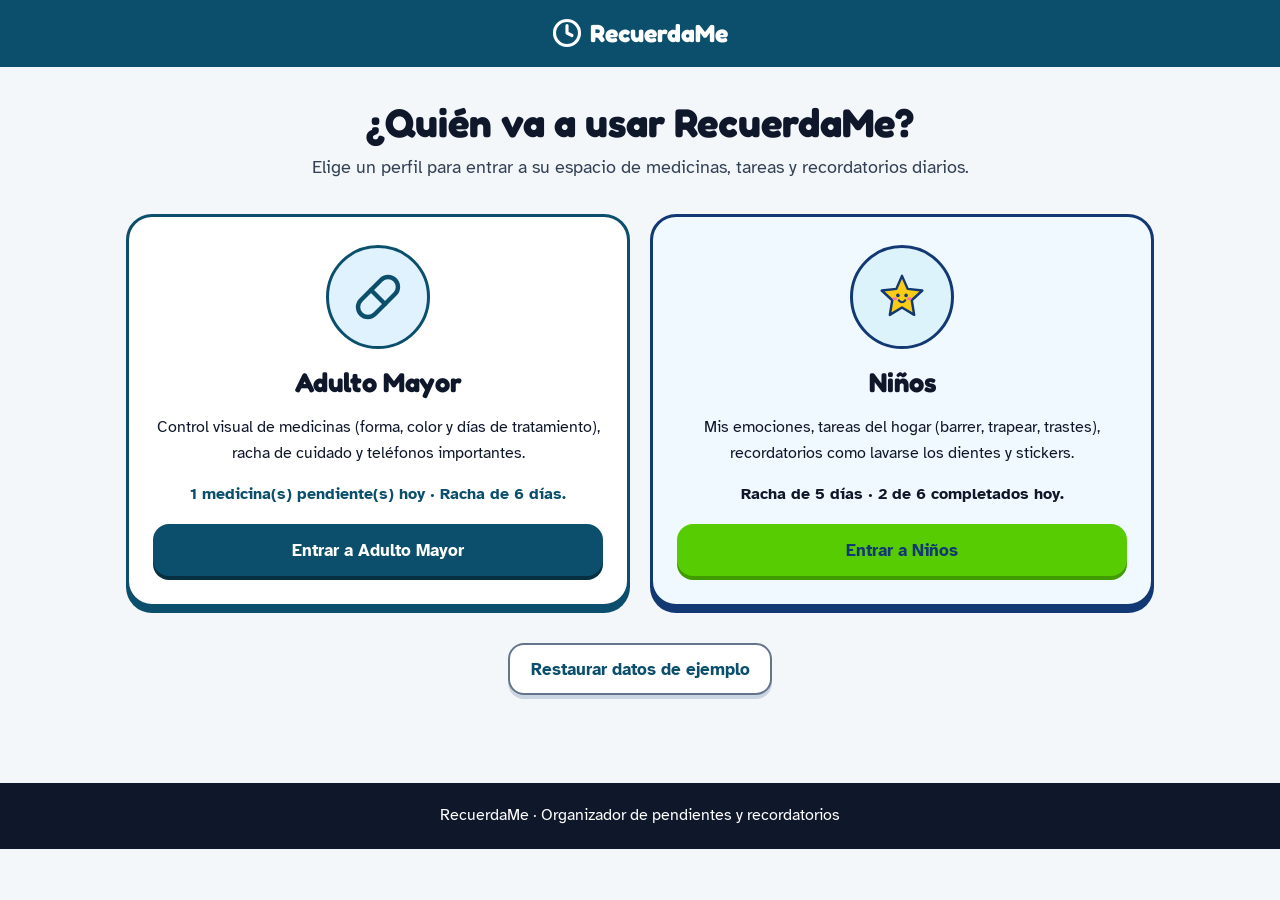
==== index.html @ 2eaa2984 "Add files via upload" ====
<!DOCTYPE html>
<html lang="es">
<head>
  <meta charset="UTF-8">
  <meta name="viewport" content="width=device-width, initial-scale=1.0">
  <title>RecuerdaMe - Elige tu perfil</title>
  <link rel="preconnect" href="https://fonts.googleapis.com">
  <link rel="preconnect" href="https://fonts.gstatic.com" crossorigin>
  <link href="https://fonts.googleapis.com/css2?family=Atkinson+Hyperlegible:wght@400;700&family=Fredoka:wght@600;700&display=swap" rel="stylesheet">
  <link rel="stylesheet" href="styles.css">
</head>
<body>
  <a href="#contenido-principal" class="skip-link">Saltar al contenido principal</a>

  <header class="site-header">
    <div class="header-inner header-inner-center">
      <a href="index.html" class="brand">
        <svg aria-hidden="true" width="30" height="30" viewBox="0 0 24 24" fill="none" stroke="currentColor" stroke-width="2.5" stroke-linecap="round" stroke-linejoin="round"><circle cx="12" cy="12" r="10"/><polyline points="12 6 12 12 16 14"/></svg>
        <span>RecuerdaMe</span>
      </a>
    </div>
  </header>

  <main id="contenido-principal" class="container">
    <div class="menu-hero">
      <h1>¿Quién va a usar RecuerdaMe?</h1>
      <p class="lead" style="margin-inline:auto;">
        Elige un perfil para entrar a su espacio de medicinas, tareas y recordatorios diarios.
      </p>
    </div>

    <div id="live-status" class="sr-status-box" role="status" aria-live="polite"></div>

    <section aria-label="Selección de perfil">
      <div class="grid-2">
        <!-- Opción 1: Adulto Mayor -->
        <article class="menu-choice-card menu-choice-adult">
          <div class="menu-avatar menu-avatar-adult" aria-hidden="true">
            <svg width="48" height="48" viewBox="0 0 24 24" fill="none" stroke="currentColor" stroke-width="2.2" stroke-linecap="round" stroke-linejoin="round"><path d="m10.5 20.5 10-10a4.95 4.95 0 1 0-7-7l-10 10a4.95 4.95 0 1 0 7 7Z"/><path d="m8.5 8.5 7 7"/></svg>
          </div>
          <h2 style="margin:0;">Adulto Mayor</h2>
          <p style="margin:0;">
            Control visual de medicinas (forma, color y días de tratamiento), racha de cuidado y teléfonos importantes.
          </p>
          <p id="resumen-adulto" style="font-weight:700; color:var(--primary); margin:0;">Cargando...</p>
          <a href="adulto.html" class="btn btn-primary btn-full">Entrar a Adulto Mayor</a>
        </article>

        <!-- Opción 2: Niños -->
        <article class="menu-choice-card menu-choice-kid">
          <div class="menu-avatar menu-avatar-kid" aria-hidden="true">
            <svg width="52" height="52" viewBox="0 0 64 64" fill="none">
              <polygon points="32,6 39,22 57,24 44,36 47,54 32,45 17,54 20,36 7,24 25,22" fill="#FACC15" stroke="#123973" stroke-width="3" stroke-linejoin="round"/>
              <circle cx="27" cy="30" r="2.2" fill="#123973"/>
              <circle cx="37" cy="30" r="2.2" fill="#123973"/>
              <ellipse cx="23" cy="34" rx="3" ry="1.8" fill="#F472B6"/>
              <ellipse cx="41" cy="34" rx="3" ry="1.8" fill="#F472B6"/>
              <path d="M28 36 Q32 41 36 36" stroke="#123973" stroke-width="2.5" stroke-linecap="round" fill="none"/>
            </svg>
          </div>
          <h2 style="margin:0;">Niños</h2>
          <p style="margin:0;">
            Mis emociones, tareas del hogar (barrer, trapear, trastes), recordatorios como lavarse los dientes y stickers.
          </p>
          <p id="resumen-nino" style="font-weight:700; color:var(--secondary); margin:0;">Cargando...</p>
          <a href="nino.html" class="btn btn-secondary btn-full">Entrar a Niños</a>
        </article>
      </div>
    </section>

    <div style="text-align:center; margin-top:2.25rem;">
      <button type="button" id="btn-reset-demo" class="btn btn-outline">Restaurar datos de ejemplo</button>
    </div>
  </main>

  <footer class="site-footer">
    <div class="footer-inner" style="justify-content:center; text-align:center;">
      <p style="margin:0;">RecuerdaMe · Organizador de pendientes y recordatorios</p>
    </div>
  </footer>

  <script src="app.js"></script>
</body>
</html>
---- styles.css ----
/* styles.css - RecuerdaMe v2: botones "3D" estilo Duolingo, accesible (WCAG 2.2 AA) */
:root {
    --bg:#F4F7FA;
    --card:#FFF;
    --ink:#0F172A;
    --muted:#334155;
    --line:#CBD5E1;
    --line-strong:#64748B;
    --primary:#0B4F6C;
    --primary-dark:#06303F;
    --primary-soft:#E0F2FE;
    --green:#58CC02;
    --green-dark:#3F9B00;
    --green-soft:#DCFCE7;
    --green-ink:#14532D;
    --amber:#FEF3C7;
    --amber-ink:#92400E;
    --error:#991B1B;
    --error-bg:#FEE2E2;
    --navy:#123973;
    --navy-dark:#0B254D;
    --sky:#DDF3FC;
    --yellow:#FACC15;
    --yellow-dark:#C99A00;
    --orange:#FB923C;
    --pink:#F472B6;
    --r:18px;
    --focus:3px solid #B45309;
    --font:"Atkinson Hyperlegible",system-ui,-apple-system,"Segoe UI",Roboto,sans-serif;
    --display:"Fredoka","Atkinson Hyperlegible",system-ui,sans-serif;
  }
  
  *,*::before,*::after {
    box-sizing:border-box
  }
  
  html {
    scroll-padding-top:2rem
  }
  
  body {
    margin:0;
    font-family:var(--font);
    background:var(--bg);
    color:var(--ink);
    line-height:1.6;
    overflow-x:hidden
  }
  
  .sr-only {
    position:absolute;
    width:1px;
    height:1px;
    margin:-1px;
    padding:0;
    overflow:hidden;
    clip:rect(0,0,0,0);
    white-space:nowrap;
    border:0
  }
  
  .skip-link {
    position:absolute;
    top:-100px;
    left:1rem;
    background:var(--primary);
    color:#fff;
    padding:.75rem 1.25rem;
    border-radius:12px;
    font-weight:700;
    z-index:1000
  }
  
  .skip-link:focus {
    top:1rem
  }
  
  a:focus-visible,button:focus-visible,input:focus-visible,select:focus-visible,textarea:focus-visible {
    outline:var(--focus);
    outline-offset:3px
  }
  
  /* Encabezado */
  .site-header {
    background:var(--primary);
    color:#fff;
    padding:.85rem 1rem
  }
  
  .site-header-nino {
    background:var(--navy)
  }
  
  .header-inner {
    max-width:1060px;
    margin:0 auto;
    display:flex;
    flex-wrap:wrap;
    align-items:center;
    justify-content:space-between;
    gap:.75rem
  }
  
  .header-inner-center {
    justify-content:center
  }
  
  .brand {
    display:inline-flex;
    align-items:center;
    gap:.55rem;
    color:#fff;
    text-decoration:none;
    font-family:var(--display);
    font-size:1.55rem;
    font-weight:700
  }
  
  .main-nav ul {
    display:flex;
    flex-wrap:wrap;
    gap:.4rem;
    list-style:none;
    margin:0;
    padding:0
  }
  
  .main-nav a {
    display:block;
    color:#fff;
    text-decoration:none;
    font-weight:700;
    padding:.55rem .9rem;
    border-radius:12px;
    min-height:44px
  }
  
  .main-nav a:hover,.main-nav a[aria-current="page"] {
    background:rgba(255,255,255,.2);
    text-decoration:underline
  }
  
  .container {
    max-width:1060px;
    margin:0 auto;
    padding:1.5rem 1rem 3rem
  }
  
  h1 {
    font-family:var(--display);
    font-size:clamp(1.8rem,4.5vw,2.5rem);
    line-height:1.15;
    margin:0 0 .5rem
  }
  
  h2 {
    font-family:var(--display);
    font-size:clamp(1.35rem,3vw,1.7rem);
    line-height:1.25;
    margin:1.75rem 0 .75rem
  }
  
  h3 {
    font-size:1.2rem;
    line-height:1.3;
    margin:0 0 .4rem
  }
  
  .lead {
    font-size:1.15rem;
    color:var(--muted);
    max-width:62ch;
    margin:0 0 1.5rem
  }
  
  .grid-2 {
    display:grid;
    grid-template-columns:repeat(auto-fit,minmax(min(100%,310px),1fr));
    gap:1.25rem
  }
  
  /* Botones 3D: se hunden al presionar */
  .btn {
    display:inline-flex;
    align-items:center;
    justify-content:center;
    gap:.5rem;
    min-height:52px;
    min-width:48px;
    padding:.7rem 1.3rem;
    font:700 1.05rem var(--font);
    border:2px solid transparent;
    border-radius:16px;
    cursor:pointer;
    text-decoration:none;
    text-align:center;
    transition:transform .08s,box-shadow .08s,filter .15s
  }
  
  .btn:active {
    transform:translateY(4px);
    box-shadow:0 0 0 var(--sh,transparent)!important
  }
  
  .btn-primary {
    background:var(--primary);
    color:#fff;
    --sh:var(--primary-dark);
    box-shadow:0 4px 0 var(--sh)
  }
  
  .btn-secondary {
    background:var(--green);
    color:var(--navy);
    --sh:var(--green-dark);
    box-shadow:0 4px 0 var(--sh)
  }
  
  .btn-outline {
    background:#fff;
    color:var(--primary);
    border-color:var(--line-strong);
    --sh:var(--line);
    box-shadow:0 4px 0 var(--sh)
  }
  
  .btn-primary:hover,.btn-secondary:hover {
    filter:brightness(1.08)
  }
  
  .btn-outline:hover {
    background:var(--primary-soft)
  }
  
  .btn-full {
    width:100%
  }
  
  .btn-header-switch {
    background:#fff;
    color:var(--ink);
    --sh:#94A3B8;
    box-shadow:0 3px 0 var(--sh);
    min-height:46px;
    padding:.45rem 1rem
  }
  
  .btn-kid-action {
    background:var(--green);
    color:var(--navy);
    font-family:var(--display);
    font-size:1.15rem;
    --sh:var(--green-dark);
    box-shadow:0 5px 0 var(--sh);
    border-color:var(--green-dark)
  }
  
  .btn-kid-action:hover {
    filter:brightness(1.08)
  }
  
  /* Etiquetas de estado (siempre ícono + texto, nunca solo color) */
  .badge {
    display:inline-flex;
    align-items:center;
    gap:.35rem;
    padding:.3rem .85rem;
    border-radius:999px;
    font-size:.95rem;
    font-weight:700;
    width:fit-content
  }
  
  .badge-pending {
    background:var(--amber);
    color:var(--amber-ink);
    border:2px solid var(--amber-ink)
  }
  
  .badge-done {
    background:var(--green-soft);
    color:var(--green-ink);
    border:2px solid var(--green-ink)
  }
  
  /* Tarjetas */
  .card {
    background:var(--card);
    border:2px solid var(--line);
    border-radius:var(--r);
    padding:1.25rem;
    display:flex;
    flex-direction:column;
    justify-content:space-between;
    gap:1rem;
    box-shadow:0 4px 0 var(--line)
  }
  
  .card-adult {
    border-left:8px solid var(--amber-ink)
  }
  
  .card-adult.card-done,.card-done {
    background:var(--green-soft);
    border-color:var(--green-ink);
    box-shadow:0 4px 0 var(--green-ink)
  }
  
  .card-adult.card-done {
    border-left-color:var(--green-ink)
  }
  
  /* Pastillas: grandes y reconocibles (apoyo visual principal del adulto) */
  .pill-visual-box {
    display:flex;
    align-items:center;
    gap:1rem;
    background:var(--bg);
    padding:.85rem 1rem;
    border-radius:16px;
    border:2px solid var(--line)
  }
  
  .pill-visual-box>div:last-child {
    line-height:1.4
  }
  
  .pill-graphic {
    display:inline-flex;
    align-items:center;
    justify-content:center;
    flex-shrink:0;
    border:3px solid #0F172A;
    position:relative;
    overflow:hidden;
    box-shadow:inset -4px -5px 0 rgba(15,23,42,.14),0 4px 0 rgba(15,23,42,.18)
  }
  
  .pill-graphic::before {
    content:"";
    position:absolute;
    top:14%;
    left:14%;
    width:32%;
    height:16%;
    border-radius:99px;
    background:rgba(255,255,255,.7);
    transform:rotate(-30deg)
  }
  
  .shape-redonda {
    width:44px;
    height:44px;
    border-radius:50%
  }
  
  .shape-redonda::after {
    content:"";
    width:70%;
    height:3px;
    background:rgba(15,23,42,.5)
  }
  
  .shape-pildora {
    width:68px;
    height:32px;
    border-radius:99px
  }
  
  .shape-capsula {
    width:70px;
    height:32px;
    border-radius:99px
  }
  
  .shape-capsula::after {
    content:"";
    position:absolute;
    right:0;
    top:0;
    bottom:0;
    width:48%;
    background:#fff;
    border-left:3px solid #0F172A
  }
  
  .card-adult .shape-redonda {
    width:64px;
    height:64px
  }
  
  .card-adult .shape-pildora {
    width:96px;
    height:44px
  }
  
  .card-adult .shape-capsula {
    width:98px;
    height:44px
  }
  
  .card-adult .pill-graphic {
    transform:rotate(-28deg)
  }
  
  .card-adult .pill-visual-box {
    padding:1rem 1.15rem;
    gap:1.25rem
  }
  
  /* Días de tratamiento */
  .treatment-widget {
    background:#F1F5F9;
    border:2px solid var(--line);
    border-radius:14px;
    padding:.85rem
  }
  
  .treatment-stats {
    display:flex;
    flex-wrap:wrap;
    justify-content:space-between;
    gap:.5rem;
    font-weight:700;
    margin-bottom:.5rem
  }
  
  .days-dots {
    display:flex;
    flex-wrap:wrap;
    gap:.4rem;
    margin-top:.7rem
  }
  
  .day-dot {
    width:32px;
    height:32px;
    border-radius:50%;
    display:inline-flex;
    align-items:center;
    justify-content:center;
    font-size:.85rem;
    font-weight:700;
    border:2px solid var(--line-strong);
    background:#fff
  }
  
  .day-dot-done {
    background:var(--green-ink);
    border-color:var(--green-ink);
    color:#fff
  }
  
  .day-dot-today {
    border:3px solid var(--amber-ink);
    background:var(--amber);
    color:var(--amber-ink);
    animation:pulse 1.8s ease-in-out infinite
  }
  
  /* Racha y progreso */
  .streak-banner {
    background:var(--amber);
    border:3px solid var(--amber-ink);
    border-radius:var(--r);
    padding:1.25rem;
    margin-bottom:1.5rem;
    display:flex;
    flex-wrap:wrap;
    align-items:center;
    justify-content:space-between;
    gap:1.25rem;
    box-shadow:0 5px 0 var(--amber-ink)
  }
  
  .streak-count {
    font-size:1.5rem;
    color:var(--amber-ink);
    display:flex;
    align-items:center;
    gap:.5rem
  }
  
  .streak-count svg {
    width:34px;
    height:34px;
    fill:#FB923C;
    transform-origin:50% 90%;
    animation:flicker 1.6s ease-in-out infinite
  }
  
  .week-strip {
    display:flex;
    flex-wrap:wrap;
    gap:.45rem;
    margin-top:.7rem
  }
  
  .week-day {
    display:flex;
    align-items:center;
    justify-content:center;
    min-width:48px;
    padding:.4rem .5rem;
    border-radius:12px;
    border:2px solid var(--line-strong);
    background:#fff;
    font-size:.85rem;
    font-weight:700
  }
  
  .week-day-active {
    background:var(--amber-ink);
    border-color:var(--amber-ink);
    color:#fff
  }
  
  .progress-bar-wrap {
    width:100%;
    background:#fff;
    border:2px solid var(--line-strong);
    border-radius:99px;
    height:24px;
    overflow:hidden
  }
  
  .progress-bar-fill {
    height:100%;
    border-radius:99px;
    background:var(--green) repeating-linear-gradient(-45deg,rgba(255,255,255,.28) 0 10px,transparent 10px 20px);
    transition:width .5s cubic-bezier(.3,1.4,.5,1)
  }
  
  /* Menú principal */
  .menu-hero {
    text-align:center;
    max-width:720px;
    margin:.5rem auto 2rem
  }
  
  .menu-choice-card {
    background:#fff;
    border:3px solid var(--line-strong);
    border-radius:26px;
    padding:1.75rem 1.5rem;
    display:flex;
    flex-direction:column;
    align-items:center;
    text-align:center;
    gap:1rem;
    box-shadow:0 6px 0 var(--line-strong);
    transition:transform .15s
  }
  
  .menu-choice-card:hover {
    transform:translateY(-4px)
  }
  
  .menu-choice-adult {
    border-color:var(--primary);
    box-shadow:0 6px 0 var(--primary)
  }
  
  .menu-choice-kid {
    border-color:var(--navy);
    box-shadow:0 6px 0 var(--navy);
    background:#F0F9FF
  }
  
  .menu-avatar {
    width:104px;
    height:104px;
    border-radius:50%;
    display:flex;
    align-items:center;
    justify-content:center;
    border:3px solid var(--navy);
    animation:float 3.2s ease-in-out infinite
  }
  
  .menu-avatar-adult {
    background:var(--primary-soft);
    color:var(--primary);
    border-color:var(--primary)
  }
  
  .menu-avatar-kid {
    background:var(--sky)
  }
  
  /* ===== MODO NIÑOS ===== */
  body.theme-nino {
    font-family:"Nunito",var(--font);
    background:var(--sky) radial-gradient(circle at 12% 18%,#fff 0 18px,transparent 19px),radial-gradient(circle at 88% 24%,#fff 0 24px,transparent 25px),radial-gradient(circle at 20% 74%,#fff 0 16px,transparent 17px),radial-gradient(circle at 84% 82%,#fff 0 22px,transparent 23px);
    background-attachment:fixed;
    color:var(--navy)
  }
  
  .theme-nino h2,.theme-nino h3 {
    font-family:var(--display)
  }
  
  .kid-hero-banner {
    background:#fff;
    border:3px solid var(--navy);
    box-shadow:0 7px 0 var(--navy);
    border-radius:30px;
    padding:1.5rem 1.25rem;
    text-align:center;
    margin-bottom:1.75rem
  }
  
  .kid-hero-characters {
    display:flex;
    justify-content:center;
    gap:1rem;
    margin-bottom:.5rem
  }
  
  .kid-hero-characters svg {
    animation:float 2.8s ease-in-out infinite
  }
  
  .kid-hero-characters svg:nth-child(2) {
    animation-delay:.4s
  }
  
  .kid-hero-characters svg:nth-child(3) {
    animation-delay:.8s
  }
  
  .kid-display-title {
    font-family:var(--display);
    font-size:clamp(1.9rem,5.5vw,3rem);
    color:var(--navy);
    letter-spacing:.02em;
    margin:.2rem 0;
    line-height:1.1
  }
  
  .kid-subtitle {
    font-weight:800;
    font-size:1.05rem;
    margin:.35rem auto .75rem;
    max-width:52ch
  }
  
  .sticker-seal {
    display:inline-block;
    background:var(--navy);
    color:#fff;
    font-family:var(--display);
    font-size:.95rem;
    padding:.4rem 1rem;
    border-radius:99px;
    border:2px dashed var(--yellow);
    transform:rotate(-2deg)
  }
  
  .kid-section-title {
    color:var(--navy);
    font-size:clamp(1.5rem,3.8vw,2rem)
  }
  
  .kid-box {
    background:#fff;
    border:3px solid var(--navy);
    box-shadow:0 6px 0 var(--navy);
    border-radius:26px;
    padding:1.25rem;
    margin-bottom:1.75rem
  }
  
  .emotions-grid {
    display:grid;
    grid-template-columns:repeat(auto-fit,minmax(130px,1fr));
    gap:.8rem
  }
  
  .emotion-btn {
    background:#F0F9FF;
    border:3px solid var(--navy);
    border-radius:22px;
    padding:.8rem .5rem;
    display:flex;
    flex-direction:column;
    align-items:center;
    gap:.35rem;
    cursor:pointer;
    font:600 1.05rem var(--display);
    color:var(--navy);
    min-height:120px;
    box-shadow:0 5px 0 var(--navy);
    transition:transform .1s,box-shadow .1s
  }
  
  .emotion-btn svg {
    width:64px;
    height:64px;
    transition:transform .2s
  }
  
  .emotion-btn:hover svg {
    transform:scale(1.15) rotate(-6deg)
  }
  
  .emotion-btn:active {
    transform:translateY(5px);
    box-shadow:0 0 0 var(--navy)
  }
  
  .emotion-btn[aria-pressed="true"] {
    background:#FEF08A;
    border-color:var(--navy);
    outline:4px solid var(--green);
    outline-offset:2px;
    animation:pop .45s
  }
  
  .advice-box {
    margin-top:1.2rem;
    background:#FEF9C3;
    border:3px solid var(--navy);
    border-radius:22px;
    padding:1rem 1.2rem
  }
  
  .advice-content {
    display:flex;
    align-items:center;
    gap:1rem
  }
  
  .advice-avatar {
    flex-shrink:0;
    background:#fff;
    border:3px solid var(--navy);
    border-radius:50%;
    padding:.4rem;
    display:flex;
    animation:pop .5s
  }
  
  .advice-title {
    display:block;
    font:600 1.2rem var(--display);
    margin-bottom:.2rem
  }
  
  .advice-text {
    margin:0;
    font-weight:700
  }
  
  .diary-form-box {
    margin-top:1.2rem;
    background:#F0F9FF;
    border:3px dashed var(--navy);
    border-radius:22px;
    padding:1rem 1.2rem
  }
  
  .parent-diary-section {
    margin-top:1.25rem;
    padding-top:1.1rem;
    border-top:3px dotted var(--navy)
  }
  
  .parent-tag {
    background:var(--navy);
    color:#fff;
    font-size:.85rem;
    font-weight:800;
    padding:.25rem .8rem;
    border-radius:99px
  }
  
  .diary-entries-list {
    display:flex;
    flex-direction:column;
    gap:.75rem
  }
  
  .diary-entry-card {
    background:#fff;
    border:3px solid var(--navy);
    border-radius:18px;
    padding:.9rem 1rem
  }
  
  .diary-entry-reviewed {
    background:var(--green-soft)
  }
  
  .diary-entry-header {
    display:flex;
    flex-wrap:wrap;
    justify-content:space-between;
    align-items:center;
    gap:.5rem;
    margin-bottom:.5rem
  }
  
  .diary-entry-text {
    margin:0;
    font-weight:700;
    color:var(--ink);
    background:rgba(255,255,255,.8);
    padding:.55rem .75rem;
    border-radius:12px
  }
  
  .kid-streak-box {
    background:#FEF9C3;
    border:3px solid var(--navy);
    box-shadow:0 6px 0 var(--navy);
    border-radius:26px
  }
  
  .kid-streak-box .streak-count {
    font-family:var(--display)
  }
  
  .stickers-album {
    background:#fff;
    border:3px dashed var(--navy);
    border-radius:20px;
    padding:.8rem 1rem
  }
  
  .stickers-row {
    display:flex;
    flex-wrap:wrap;
    gap:.5rem
  }
  
  .sticker-token {
    width:52px;
    height:52px;
    border-radius:50%;
    border:3px solid var(--navy);
    background:#E0F2FE;
    display:inline-flex;
    align-items:center;
    justify-content:center;
    transition:transform .15s
  }
  
  .sticker-token:hover {
    transform:rotate(12deg) scale(1.12)
  }
  
  .sticker-locked {
    opacity:.4;
    filter:grayscale(1);
    border-style:dashed
  }
  
  .theme-nino .card {
    border:3px solid var(--navy);
    box-shadow:0 6px 0 var(--navy);
    border-radius:26px;
    background:#fff;
    transition:transform .12s
  }
  
  .theme-nino .card:hover {
    transform:translateY(-3px)
  }
  
  .theme-nino .card-kid {
    border-top:10px solid var(--green)
  }
  
  .theme-nino .card-hygiene {
    border-top:10px solid var(--orange)
  }
  
  .theme-nino .card-done {
    background:var(--green-soft)
  }
  
  .chore-header {
    display:flex;
    align-items:center;
    gap:.95rem
  }
  
  .chore-illustration {
    width:78px;
    height:78px;
    border-radius:24px;
    background:#DCFCE7;
    border:3px solid var(--navy);
    color:var(--navy);
    display:flex;
    align-items:center;
    justify-content:center;
    flex-shrink:0;
    transform:rotate(-4deg)
  }
  
  .chore-illustration svg {
    width:46px;
    height:46px
  }
  
  .hygiene-illustration {
    background:#FFEDD5;
    transform:rotate(4deg)
  }
  
  /* ¿Cómo lo hago? */
  .grid-howto {
    display:grid;
    grid-template-columns:repeat(auto-fit,minmax(min(100%,310px),1fr));
    gap:1.4rem
  }
  
  .howto-card {
    background:#fff;
    border:3px solid var(--navy);
    box-shadow:0 7px 0 var(--navy);
    border-radius:28px;
    border-top:10px solid var(--yellow);
    padding:1.25rem;
    display:flex;
    flex-direction:column;
    justify-content:space-between;
    gap:1rem
  }
  
  .howto-card-learned {
    background:var(--green-soft);
    border-top-color:var(--green)
  }
  
  .howto-header {
    display:flex;
    align-items:center;
    gap:.85rem;
    padding-bottom:.75rem;
    border-bottom:3px dashed #93C5FD
  }
  
  .howto-main-icon {
    width:70px;
    height:70px;
    border-radius:22px;
    background:#E0F2FE;
    border:3px solid var(--navy);
    display:flex;
    align-items:center;
    justify-content:center;
    flex-shrink:0
  }
  
  .howto-steps-list {
    list-style:none;
    margin:0;
    padding:0;
    display:flex;
    flex-direction:column;
    gap:.75rem
  }
  
  .howto-step-item {
    display:flex;
    align-items:center;
    gap:.75rem;
    background:#F0F9FF;
    border:3px solid var(--navy);
    border-radius:20px;
    padding:.65rem .8rem
  }
  
  .howto-step-visual {
    width:62px;
    height:62px;
    border-radius:16px;
    background:#fff;
    border:3px solid var(--navy);
    display:flex;
    align-items:center;
    justify-content:center;
    flex-shrink:0
  }
  
  .howto-step-badge {
    display:inline-block;
    background:var(--navy);
    color:#fff;
    font:600 .85rem var(--display);
    padding:.1rem .6rem;
    border-radius:99px;
    margin-bottom:.2rem
  }
  
  .howto-step-text {
    margin:0;
    font-weight:800;
    line-height:1.35
  }
  
  /* Ventanas emergentes y formularios */
  dialog.modal-dialog {
    width:min(94vw,560px);
    max-height:90vh;
    overflow-y:auto;
    border:3px solid var(--primary);
    border-radius:26px;
    padding:0;
    background:#fff;
    color:var(--ink);
    box-shadow:0 24px 48px rgba(15,23,42,.4);
    animation:pop .3s
  }
  
  dialog.modal-dialog::backdrop {
    background:rgba(15,23,42,.72)
  }
  
  .modal-header {
    background:var(--primary);
    color:#fff;
    padding:1rem 1.25rem;
    display:flex;
    align-items:center;
    justify-content:space-between;
    gap:.75rem
  }
  
  .modal-header-kid {
    background:var(--navy)
  }
  
  .modal-close-btn {
    background:#fff;
    color:var(--ink);
    border:2px solid #fff;
    border-radius:12px;
    min-width:48px;
    min-height:48px;
    font:700 1rem var(--font);
    cursor:pointer;
    padding:.4rem .8rem
  }
  
  .modal-body {
    padding:1.25rem
  }
  
  .visual-picker-grid {
    display:grid;
    grid-template-columns:repeat(auto-fit,minmax(110px,1fr));
    gap:.65rem;
    margin-top:.5rem
  }
  
  .visual-option {
    display:flex;
    flex-direction:column;
    align-items:center;
    justify-content:center;
    gap:.5rem;
    min-height:92px;
    padding:.7rem;
    border:2px solid var(--line-strong);
    border-radius:16px;
    background:#fff;
    cursor:pointer;
    font-weight:700;
    text-align:center;
    box-shadow:0 3px 0 var(--line);
    transition:transform .1s
  }
  
  .visual-option:hover {
    background:var(--primary-soft)
  }
  
  .visual-option:has(input:checked) {
    border:3px solid var(--primary);
    background:var(--primary-soft);
    box-shadow:0 3px 0 var(--primary);
    transform:translateY(-2px)
  }
  
  .visual-option:has(input:checked)::after {
    content:"✓ Elegida";
    font-size:.8rem;
    color:var(--primary)
  }
  
  .visual-option:has(input:focus-visible) {
    outline:var(--focus);
    outline-offset:2px
  }
  
  .color-swatch-circle {
    width:38px;
    height:38px;
    border-radius:50%;
    border:3px solid #0F172A;
    display:inline-block
  }
  
  .live-pill-stage {
    background:var(--bg);
    border:3px dashed var(--line-strong);
    border-radius:18px;
    padding:1rem;
    margin-bottom:1.25rem
  }
  
  .live-pill-stage .pill-graphic {
    transform:rotate(-28deg) scale(1.3);
    margin:.6rem
  }
  
  .form-group {
    margin-bottom:1.15rem;
    display:flex;
    flex-direction:column;
    gap:.35rem
  }
  
  label,legend {
    font-weight:700;
    font-size:1.05rem
  }
  
  .help-text {
    color:var(--muted);
    font-size:.95rem
  }
  
  input[type=text],input[type=number],input[type=time],select,textarea {
    min-height:52px;
    padding:.65rem .9rem;
    font:1.05rem var(--font);
    color:var(--ink);
    background:#fff;
    border:2px solid var(--line-strong);
    border-radius:14px;
    width:100%
  }
  
  textarea {
    resize:vertical;
    line-height:1.5
  }
  
  input:focus,select:focus,textarea:focus {
    border-color:var(--primary)
  }
  
  input[aria-invalid="true"],textarea[aria-invalid="true"] {
    border-color:var(--error);
    background:var(--error-bg)
  }
  
  .error-msg {
    color:var(--error);
    font-weight:700;
    display:flex;
    align-items:center;
    gap:.4rem
  }
  
  .error-msg:empty {
    display:none
  }
  
  fieldset {
    border:2px solid var(--line);
    border-radius:16px;
    padding:.9rem;
    margin:0 0 1.15rem
  }
  
  .form-card {
    background:#fff;
    border:2px solid var(--line);
    border-radius:var(--r);
    padding:1.5rem;
    box-shadow:0 4px 0 var(--line);
    max-width:680px
  }
  
  .radio-row {
    display:flex;
    flex-wrap:wrap;
    gap:.75rem;
    margin-top:.5rem
  }
  
  .radio-label {
    display:flex;
    align-items:center;
    gap:.6rem;
    min-height:52px;
    padding:.5rem 1rem;
    border:2px solid var(--line-strong);
    border-radius:14px;
    cursor:pointer
  }
  
  .radio-label:has(input:checked) {
    background:var(--primary-soft);
    border-color:var(--primary);
    border-width:3px
  }
  
  .radio-label input {
    width:22px;
    height:22px;
    accent-color:var(--primary)
  }
  
  .sr-status-box {
    background:var(--green-soft);
    border:2px solid var(--green-ink);
    color:var(--ink);
    padding:.9rem 1.1rem;
    border-radius:14px;
    font-weight:700;
    margin-bottom:1.25rem
  }
  
  .sr-status-box:empty {
    display:none
  }
  
  /* Pie de página */
  .site-footer {
    background:#0F172A;
    color:#fff;
    padding:1.25rem 1rem;
    margin-top:2.5rem
  }
  
  .site-footer a {
    color:#fff
  }
  
  .site-footer-nino {
    background:var(--navy)
  }
  
  .footer-inner {
    max-width:1060px;
    margin:0 auto;
    display:flex;
    flex-wrap:wrap;
    align-items:center;
    justify-content:space-between;
    gap:1rem
  }
  
  /* Confeti (lo crea app.js) */
  .confetti-piece {
    position:fixed;
    width:10px;
    height:14px;
    pointer-events:none;
    z-index:2000
  }
  
  /* Movimiento sutil: solo si la persona no lo desactivó */
  @keyframes pop {
    0% {
      transform:scale(.85)
    }
    60% {
      transform:scale(1.07)
    }
    100% {
      transform:scale(1)
    }
  }
  
  @keyframes float {
    0%,100% {
      transform:translateY(0)
    }
    50% {
      transform:translateY(-6px)
    }
  }
  
  @keyframes flicker {
    0%,100% {
      transform:scale(1) rotate(-2deg)
    }
    50% {
      transform:scale(1.12) rotate(3deg)
    }
  }
  
  @keyframes pulse {
    0%,100% {
      box-shadow:0 0 0 0 rgba(146,64,14,.5)
    }
    50% {
      box-shadow:0 0 0 6px rgba(146,64,14,0)
    }
  }
  
  @media (prefers-reduced-motion:reduce) {
    *,*::before,*::after {
      animation:none!important;
      transition:none!important
    }
  }
  
  @media (max-width:480px) {
    .advice-content {
      flex-direction:column;
      text-align:center
    }
    .pill-visual-box {
      flex-direction:column;
      text-align:center
    }
  }
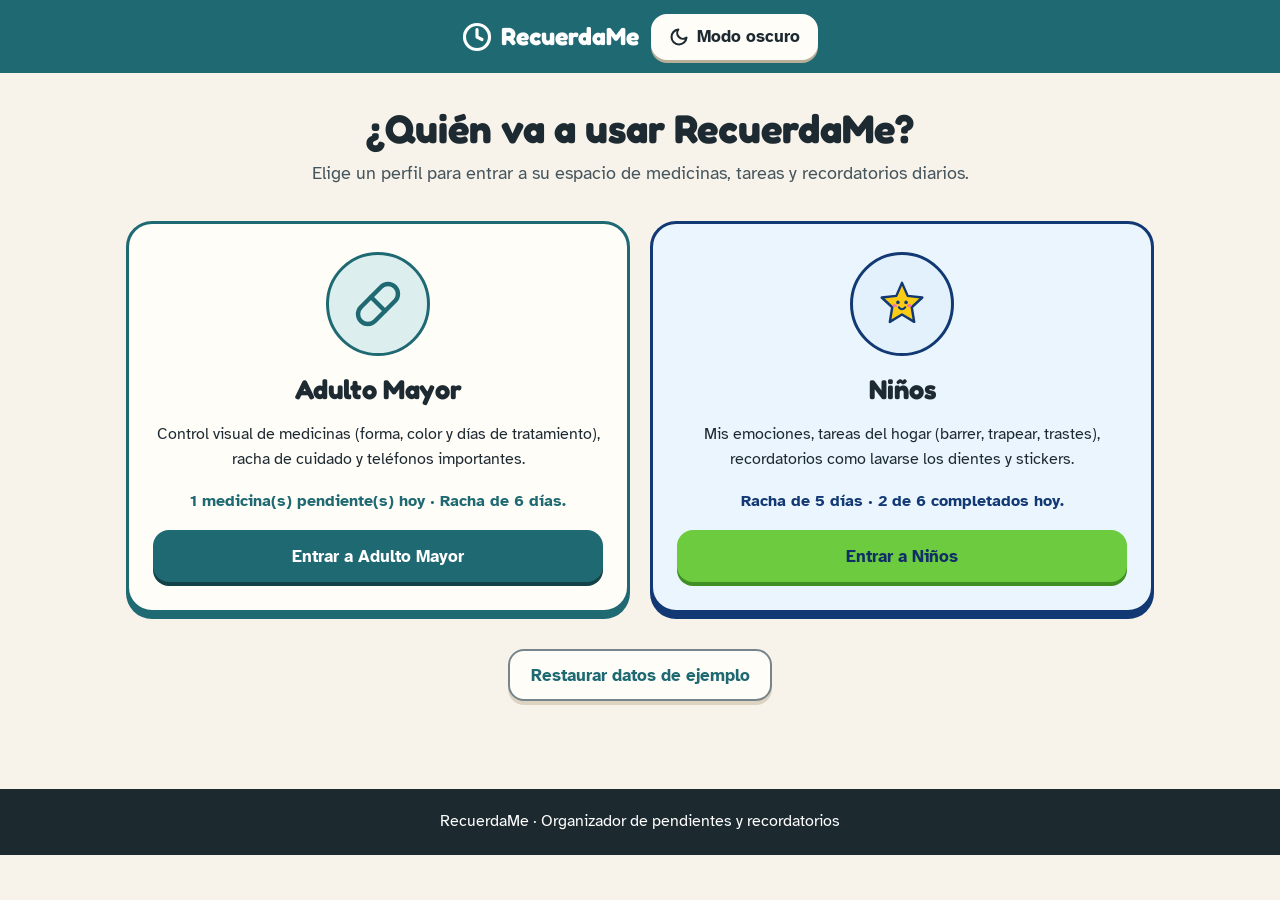
==== commit 23c8e718: "Add files via upload" ====
--- a/index.html
+++ b/index.html
@@ -3,6 +3,19 @@
 <head>
   <meta charset="UTF-8">
   <meta name="viewport" content="width=device-width, initial-scale=1.0">
+  <meta name="color-scheme" content="light dark">
+  <script>
+    /* Aplica el tema guardado (o el del dispositivo) antes de pintar, para evitar parpadeos */
+    (function () {
+      try {
+        var t = localStorage.getItem("recuerdame_tema");
+        if (t !== "oscuro" && t !== "claro") {
+          t = window.matchMedia("(prefers-color-scheme: dark)").matches ? "oscuro" : "claro";
+        }
+        document.documentElement.setAttribute("data-theme", t === "oscuro" ? "dark" : "light");
+      } catch (e) {}
+    })();
+  </script>
   <title>RecuerdaMe - Elige tu perfil</title>
   <link rel="preconnect" href="https://fonts.googleapis.com">
   <link rel="preconnect" href="https://fonts.gstatic.com" crossorigin>
@@ -21,7 +34,7 @@
     </div>
   </header>
 
-  <main id="contenido-principal" class="container">
+  <main id="contenido-principal" class="container" tabindex="-1">
     <div class="menu-hero">
       <h1>¿Quién va a usar RecuerdaMe?</h1>
       <p class="lead" style="margin-inline:auto;">
@@ -62,7 +75,7 @@
           <p style="margin:0;">
             Mis emociones, tareas del hogar (barrer, trapear, trastes), recordatorios como lavarse los dientes y stickers.
           </p>
-          <p id="resumen-nino" style="font-weight:700; color:var(--secondary); margin:0;">Cargando...</p>
+          <p id="resumen-nino" style="font-weight:700; color:var(--ink); margin:0;">Cargando...</p>
           <a href="nino.html" class="btn btn-secondary btn-full">Entrar a Niños</a>
         </article>
       </div>
--- a/styles.css
+++ b/styles.css
@@ -1,25 +1,50 @@
 /* styles.css - RecuerdaMe v2: botones "3D" estilo Duolingo, accesible (WCAG 2.2 AA) */
 :root {
-    --bg:#F4F7FA;
-    --card:#FFF;
-    --ink:#0F172A;
-    --muted:#334155;
-    --line:#CBD5E1;
-    --line-strong:#64748B;
-    --primary:#0B4F6C;
-    --primary-dark:#06303F;
-    --primary-soft:#E0F2FE;
-    --green:#58CC02;
-    --green-dark:#3F9B00;
-    --green-soft:#DCFCE7;
-    --green-ink:#14532D;
-    --amber:#FEF3C7;
-    --amber-ink:#92400E;
-    --error:#991B1B;
-    --error-bg:#FEE2E2;
+    /* ===== Paleta ADULTOS MAYORES · modo claro =====
+       Fondo crema (menos brillo que el blanco puro), tinta azul-grisácea
+       de contraste alto y verde azulado sereno como color principal. */
+    --bg:#F7F3EA;
+    --card:#FFFDF8;
+    --ink:#1E2A32;
+    --muted:#46555D;
+    --line:#DDD3C0;
+    --line-strong:#75858B;
+    --primary:#1F6A72;
+    --primary-dark:#134148;
+    --primary-soft:#DDEEEF;
+    --on-primary:#FFFFFF;
+    --green:#6CCB3F;
+    --green-dark:#3F8F22;
+    --green-soft:#E1F0DC;
+    --green-ink:#21592B;
+    --amber:#FBEFD0;
+    --amber-ink:#7C4A0A;
+    --error:#9B1C1C;
+    --error-bg:#FBE4E1;
+    --on-green:#0F2F66;
+    --on-green-solid:#FFFFFF;
+    --on-amber-solid:#FFFFFF;
+    --surface-2:#F1EBDD;
+    --soft-sky:#E4F0F1;
+    --soft-yellow:#FBEFD0;
+    --inset-bg:rgba(255,255,255,.7);
+    --field-bg:#FFFFFF;
+    --header-bg:#1F6A72;
+    --footer-bg:#1C2A30;
+    --btn-neutral-bg:#FFFDF8;
+    --btn-neutral-border:#FFFDF8;
+    --btn-neutral-shadow:#B9AE98;
+    --outline:#1F6A72;
+    --outline-shadow:#134148;
+    --cloud:#FFFFFF;
+    --sky:#D8ECF8;
+    --tile-sky:#E3F1FC;
+    --tile-green:#DDF5DF;
+    --tile-orange:#FFE8CF;
+    --tile-white:#FFFFFF;
+    /* Colores fijos de marca (no cambian con el tema) */
     --navy:#123973;
     --navy-dark:#0B254D;
-    --sky:#DDF3FC;
     --yellow:#FACC15;
     --yellow-dark:#C99A00;
     --orange:#FB923C;
@@ -29,7 +54,7 @@
     --font:"Atkinson Hyperlegible",system-ui,-apple-system,"Segoe UI",Roboto,sans-serif;
     --display:"Fredoka","Atkinson Hyperlegible",system-ui,sans-serif;
   }
-  
+
   *,*::before,*::after {
     box-sizing:border-box
   }
@@ -64,7 +89,7 @@
     top:-100px;
     left:1rem;
     background:var(--primary);
-    color:#fff;
+    color:var(--on-primary);
     padding:.75rem 1.25rem;
     border-radius:12px;
     font-weight:700;
@@ -75,20 +100,20 @@
     top:1rem
   }
   
-  a:focus-visible,button:focus-visible,input:focus-visible,select:focus-visible,textarea:focus-visible {
+  a:focus-visible,button:focus-visible,input:focus-visible,select:focus-visible,textarea:focus-visible,summary:focus-visible,[tabindex]:focus-visible {
     outline:var(--focus);
     outline-offset:3px
   }
   
   /* Encabezado */
   .site-header {
-    background:var(--primary);
+    background:var(--header-bg);
     color:#fff;
     padding:.85rem 1rem
   }
   
   .site-header-nino {
-    background:var(--navy)
+    background:var(--header-bg)
   }
   
   .header-inner {
@@ -204,20 +229,20 @@
   
   .btn-primary {
     background:var(--primary);
-    color:#fff;
+    color:var(--on-primary);
     --sh:var(--primary-dark);
     box-shadow:0 4px 0 var(--sh)
   }
   
   .btn-secondary {
     background:var(--green);
-    color:var(--navy);
+    color:var(--on-green);
     --sh:var(--green-dark);
     box-shadow:0 4px 0 var(--sh)
   }
   
   .btn-outline {
-    background:#fff;
+    background:var(--card);
     color:var(--primary);
     border-color:var(--line-strong);
     --sh:var(--line);
@@ -237,9 +262,10 @@
   }
   
   .btn-header-switch {
-    background:#fff;
+    background:var(--btn-neutral-bg);
     color:var(--ink);
-    --sh:#94A3B8;
+    --sh:var(--btn-neutral-shadow);
+    border-color:var(--btn-neutral-border);
     box-shadow:0 3px 0 var(--sh);
     min-height:46px;
     padding:.45rem 1rem
@@ -247,7 +273,7 @@
   
   .btn-kid-action {
     background:var(--green);
-    color:var(--navy);
+    color:var(--on-green);
     font-family:var(--display);
     font-size:1.15rem;
     --sh:var(--green-dark);
@@ -410,7 +436,7 @@
   
   /* Días de tratamiento */
   .treatment-widget {
-    background:#F1F5F9;
+    background:var(--surface-2);
     border:2px solid var(--line);
     border-radius:14px;
     padding:.85rem
@@ -442,13 +468,13 @@
     font-size:.85rem;
     font-weight:700;
     border:2px solid var(--line-strong);
-    background:#fff
+    background:var(--card)
   }
   
   .day-dot-done {
     background:var(--green-ink);
     border-color:var(--green-ink);
-    color:#fff
+    color:var(--on-green-solid)
   }
   
   .day-dot-today {
@@ -504,7 +530,7 @@
     padding:.4rem .5rem;
     border-radius:12px;
     border:2px solid var(--line-strong);
-    background:#fff;
+    background:var(--card);
     font-size:.85rem;
     font-weight:700
   }
@@ -512,12 +538,12 @@
   .week-day-active {
     background:var(--amber-ink);
     border-color:var(--amber-ink);
-    color:#fff
+    color:var(--on-amber-solid)
   }
   
   .progress-bar-wrap {
     width:100%;
-    background:#fff;
+    background:var(--card);
     border:2px solid var(--line-strong);
     border-radius:99px;
     height:24px;
@@ -539,7 +565,7 @@
   }
   
   .menu-choice-card {
-    background:#fff;
+    background:var(--card);
     border:3px solid var(--line-strong);
     border-radius:26px;
     padding:1.75rem 1.5rem;
@@ -562,9 +588,9 @@
   }
   
   .menu-choice-kid {
-    border-color:var(--navy);
-    box-shadow:0 6px 0 var(--navy);
-    background:#F0F9FF
+    border-color:var(--outline);
+    box-shadow:0 6px 0 var(--outline-shadow);
+    background:var(--soft-sky)
   }
   
   .menu-avatar {
@@ -574,7 +600,7 @@
     display:flex;
     align-items:center;
     justify-content:center;
-    border:3px solid var(--navy);
+    border:3px solid var(--outline);
     animation:float 3.2s ease-in-out infinite
   }
   
@@ -585,15 +611,16 @@
   }
   
   .menu-avatar-kid {
-    background:var(--sky)
+    background:var(--tile-sky)
   }
   
   /* ===== MODO NIÑOS ===== */
   body.theme-nino {
     font-family:"Nunito",var(--font);
-    background:var(--sky) radial-gradient(circle at 12% 18%,#fff 0 18px,transparent 19px),radial-gradient(circle at 88% 24%,#fff 0 24px,transparent 25px),radial-gradient(circle at 20% 74%,#fff 0 16px,transparent 17px),radial-gradient(circle at 84% 82%,#fff 0 22px,transparent 23px);
+    background-color:var(--sky);
+    background-image:radial-gradient(circle at 12% 18%,var(--cloud) 0 18px,transparent 19px),radial-gradient(circle at 88% 24%,var(--cloud) 0 24px,transparent 25px),radial-gradient(circle at 20% 74%,var(--cloud) 0 16px,transparent 17px),radial-gradient(circle at 84% 82%,var(--cloud) 0 22px,transparent 23px);
     background-attachment:fixed;
-    color:var(--navy)
+    color:var(--ink)
   }
   
   .theme-nino h2,.theme-nino h3 {
@@ -601,9 +628,9 @@
   }
   
   .kid-hero-banner {
-    background:#fff;
-    border:3px solid var(--navy);
-    box-shadow:0 7px 0 var(--navy);
+    background:var(--card);
+    border:3px solid var(--outline);
+    box-shadow:0 7px 0 var(--outline-shadow);
     border-radius:30px;
     padding:1.5rem 1.25rem;
     text-align:center;
@@ -632,7 +659,7 @@
   .kid-display-title {
     font-family:var(--display);
     font-size:clamp(1.9rem,5.5vw,3rem);
-    color:var(--navy);
+    color:var(--ink);
     letter-spacing:.02em;
     margin:.2rem 0;
     line-height:1.1
@@ -658,14 +685,14 @@
   }
   
   .kid-section-title {
-    color:var(--navy);
+    color:var(--ink);
     font-size:clamp(1.5rem,3.8vw,2rem)
   }
   
   .kid-box {
-    background:#fff;
-    border:3px solid var(--navy);
-    box-shadow:0 6px 0 var(--navy);
+    background:var(--card);
+    border:3px solid var(--outline);
+    box-shadow:0 6px 0 var(--outline-shadow);
     border-radius:26px;
     padding:1.25rem;
     margin-bottom:1.75rem
@@ -678,8 +705,8 @@
   }
   
   .emotion-btn {
-    background:#F0F9FF;
-    border:3px solid var(--navy);
+    background:var(--tile-sky);
+    border:3px solid var(--outline);
     border-radius:22px;
     padding:.8rem .5rem;
     display:flex;
@@ -690,7 +717,7 @@
     font:600 1.05rem var(--display);
     color:var(--navy);
     min-height:120px;
-    box-shadow:0 5px 0 var(--navy);
+    box-shadow:0 5px 0 var(--outline-shadow);
     transition:transform .1s,box-shadow .1s
   }
   
@@ -706,12 +733,12 @@
   
   .emotion-btn:active {
     transform:translateY(5px);
-    box-shadow:0 0 0 var(--navy)
+    box-shadow:0 0 0 var(--outline-shadow)
   }
   
   .emotion-btn[aria-pressed="true"] {
     background:#FEF08A;
-    border-color:var(--navy);
+    border-color:var(--outline);
     outline:4px solid var(--green);
     outline-offset:2px;
     animation:pop .45s
@@ -719,8 +746,8 @@
   
   .advice-box {
     margin-top:1.2rem;
-    background:#FEF9C3;
-    border:3px solid var(--navy);
+    background:var(--soft-yellow);
+    border:3px solid var(--outline);
     border-radius:22px;
     padding:1rem 1.2rem
   }
@@ -733,8 +760,8 @@
   
   .advice-avatar {
     flex-shrink:0;
-    background:#fff;
-    border:3px solid var(--navy);
+    background:var(--tile-white);
+    border:3px solid var(--outline);
     border-radius:50%;
     padding:.4rem;
     display:flex;
@@ -754,8 +781,8 @@
   
   .diary-form-box {
     margin-top:1.2rem;
-    background:#F0F9FF;
-    border:3px dashed var(--navy);
+    background:var(--soft-sky);
+    border:3px dashed var(--outline);
     border-radius:22px;
     padding:1rem 1.2rem
   }
@@ -763,7 +790,7 @@
   .parent-diary-section {
     margin-top:1.25rem;
     padding-top:1.1rem;
-    border-top:3px dotted var(--navy)
+    border-top:3px dotted var(--outline)
   }
   
   .parent-tag {
@@ -782,8 +809,8 @@
   }
   
   .diary-entry-card {
-    background:#fff;
-    border:3px solid var(--navy);
+    background:var(--card);
+    border:3px solid var(--outline);
     border-radius:18px;
     padding:.9rem 1rem
   }
@@ -805,15 +832,15 @@
     margin:0;
     font-weight:700;
     color:var(--ink);
-    background:rgba(255,255,255,.8);
+    background:var(--inset-bg);
     padding:.55rem .75rem;
     border-radius:12px
   }
   
   .kid-streak-box {
-    background:#FEF9C3;
-    border:3px solid var(--navy);
-    box-shadow:0 6px 0 var(--navy);
+    background:var(--soft-yellow);
+    border:3px solid var(--outline);
+    box-shadow:0 6px 0 var(--outline-shadow);
     border-radius:26px
   }
   
@@ -822,8 +849,8 @@
   }
   
   .stickers-album {
-    background:#fff;
-    border:3px dashed var(--navy);
+    background:var(--card);
+    border:3px dashed var(--outline);
     border-radius:20px;
     padding:.8rem 1rem
   }
@@ -838,8 +865,8 @@
     width:52px;
     height:52px;
     border-radius:50%;
-    border:3px solid var(--navy);
-    background:#E0F2FE;
+    border:3px solid var(--outline);
+    background:var(--tile-sky);
     display:inline-flex;
     align-items:center;
     justify-content:center;
@@ -857,10 +884,10 @@
   }
   
   .theme-nino .card {
-    border:3px solid var(--navy);
-    box-shadow:0 6px 0 var(--navy);
+    border:3px solid var(--outline);
+    box-shadow:0 6px 0 var(--outline-shadow);
     border-radius:26px;
-    background:#fff;
+    background:var(--card);
     transition:transform .12s
   }
   
@@ -890,8 +917,8 @@
     width:78px;
     height:78px;
     border-radius:24px;
-    background:#DCFCE7;
-    border:3px solid var(--navy);
+    background:var(--tile-green);
+    border:3px solid var(--outline);
     color:var(--navy);
     display:flex;
     align-items:center;
@@ -906,7 +933,7 @@
   }
   
   .hygiene-illustration {
-    background:#FFEDD5;
+    background:var(--tile-orange);
     transform:rotate(4deg)
   }
   
@@ -918,9 +945,9 @@
   }
   
   .howto-card {
-    background:#fff;
-    border:3px solid var(--navy);
-    box-shadow:0 7px 0 var(--navy);
+    background:var(--card);
+    border:3px solid var(--outline);
+    box-shadow:0 7px 0 var(--outline-shadow);
     border-radius:28px;
     border-top:10px solid var(--yellow);
     padding:1.25rem;
@@ -940,15 +967,15 @@
     align-items:center;
     gap:.85rem;
     padding-bottom:.75rem;
-    border-bottom:3px dashed #93C5FD
+    border-bottom:3px dashed var(--line)
   }
   
   .howto-main-icon {
     width:70px;
     height:70px;
     border-radius:22px;
-    background:#E0F2FE;
-    border:3px solid var(--navy);
+    background:var(--tile-sky);
+    border:3px solid var(--outline);
     display:flex;
     align-items:center;
     justify-content:center;
@@ -968,8 +995,8 @@
     display:flex;
     align-items:center;
     gap:.75rem;
-    background:#F0F9FF;
-    border:3px solid var(--navy);
+    background:var(--soft-sky);
+    border:3px solid var(--outline);
     border-radius:20px;
     padding:.65rem .8rem
   }
@@ -978,8 +1005,8 @@
     width:62px;
     height:62px;
     border-radius:16px;
-    background:#fff;
-    border:3px solid var(--navy);
+    background:var(--tile-white);
+    border:3px solid var(--outline);
     display:flex;
     align-items:center;
     justify-content:center;
@@ -1010,7 +1037,7 @@
     border:3px solid var(--primary);
     border-radius:26px;
     padding:0;
-    background:#fff;
+    background:var(--card);
     color:var(--ink);
     box-shadow:0 24px 48px rgba(15,23,42,.4);
     animation:pop .3s
@@ -1021,7 +1048,7 @@
   }
   
   .modal-header {
-    background:var(--primary);
+    background:var(--header-bg);
     color:#fff;
     padding:1rem 1.25rem;
     display:flex;
@@ -1031,13 +1058,13 @@
   }
   
   .modal-header-kid {
-    background:var(--navy)
+    background:var(--header-bg)
   }
   
   .modal-close-btn {
-    background:#fff;
+    background:var(--btn-neutral-bg);
     color:var(--ink);
-    border:2px solid #fff;
+    border:2px solid var(--btn-neutral-border);
     border-radius:12px;
     min-width:48px;
     min-height:48px;
@@ -1067,7 +1094,7 @@
     padding:.7rem;
     border:2px solid var(--line-strong);
     border-radius:16px;
-    background:#fff;
+    background:var(--card);
     cursor:pointer;
     font-weight:700;
     text-align:center;
@@ -1140,7 +1167,7 @@
     padding:.65rem .9rem;
     font:1.05rem var(--font);
     color:var(--ink);
-    background:#fff;
+    background:var(--field-bg);
     border:2px solid var(--line-strong);
     border-radius:14px;
     width:100%
@@ -1180,7 +1207,7 @@
   }
   
   .form-card {
-    background:#fff;
+    background:var(--card);
     border:2px solid var(--line);
     border-radius:var(--r);
     padding:1.5rem;
@@ -1234,7 +1261,7 @@
   
   /* Pie de página */
   .site-footer {
-    background:#0F172A;
+    background:var(--footer-bg);
     color:#fff;
     padding:1.25rem 1rem;
     margin-top:2.5rem
@@ -1245,7 +1272,7 @@
   }
   
   .site-footer-nino {
-    background:var(--navy)
+    background:var(--footer-bg)
   }
   
   .footer-inner {
@@ -1323,4 +1350,170 @@
       flex-direction:column;
       text-align:center
     }
-  }+  }
+
+  /* =====================================================================
+     TEMAS: paleta por público + modo oscuro opcional
+     ---------------------------------------------------------------------
+     · Adultos mayores  → :root (claro)  /  html[data-theme="dark"] (oscuro)
+     · Niños            → .theme-nino    /  html[data-theme="dark"] .theme-nino
+       (la tarjeta "Niños" del menú principal usa la paleta infantil)
+     El atributo data-theme lo pone el script del <head> y el botón del encabezado.
+     Los dibujos (personajes, pastillas, íconos) conservan sus colores originales.
+     ===================================================================== */
+  html {
+    color-scheme:light
+  }
+
+  html[data-theme="dark"] {
+    color-scheme:dark
+  }
+
+  /* Niños · claro: cielo suave, tarjetas crema, contornos azul marino (la estética de siempre) */
+  .theme-nino,
+  .menu-choice-kid {
+    --bg:#D8ECF8;
+    --sky:#D8ECF8;
+    --cloud:#FFFFFF;
+    --card:#FFFDF7;
+    --ink:#123973;
+    --muted:#2C4A7C;
+    --line:#9CC4EA;
+    --line-strong:#4A6FA5;
+    --primary:#1D4E9B;
+    --primary-dark:#123673;
+    --primary-soft:#DCEBFB;
+    --on-primary:#FFFFFF;
+    --green-soft:#DDF4DD;
+    --green-ink:#1B5E2A;
+    --amber:#FFF4C2;
+    --amber-ink:#7A4306;
+    --error:#A31D1D;
+    --error-bg:#FDE3E1;
+    --surface-2:#EEF6FC;
+    --soft-sky:#EAF5FD;
+    --soft-yellow:#FFF4C2;
+    --inset-bg:rgba(255,255,255,.75);
+    --field-bg:#FFFFFF;
+    --header-bg:#123973;
+    --footer-bg:#123973;
+    --btn-neutral-bg:#FFFDF7;
+    --btn-neutral-border:#FFFDF7;
+    --btn-neutral-shadow:#8FB0DA;
+    --outline:#123973;
+    --outline-shadow:#123973;
+    --focus:3px solid #C2410C;
+    --on-green-solid:#FFFFFF;
+    --on-amber-solid:#FFFFFF;
+    --tile-sky:#E3F1FC;
+    --tile-green:#DDF5DF;
+    --tile-orange:#FFE8CF;
+    --tile-white:#FFFFFF;
+  }
+
+  /* Adultos mayores · oscuro: gris cálido (no negro puro), texto marfil, verde azulado claro */
+  html[data-theme="dark"] {
+    --bg:#14181C;
+    --card:#1F252B;
+    --ink:#EDE8DD;
+    --muted:#B9C1C4;
+    --line:#36404A;
+    --line-strong:#8794A0;
+    --primary:#6FC7CF;
+    --primary-dark:#3C8C94;
+    --primary-soft:#1D3A3F;
+    --on-primary:#0A2A30;
+    --green-soft:#1E3A27;
+    --green-ink:#94DFA0;
+    --amber:#3A2D12;
+    --amber-ink:#F3C877;
+    --error:#FFB4AB;
+    --error-bg:#4A211E;
+    --on-green-solid:#0C2614;
+    --on-amber-solid:#2B1D05;
+    --surface-2:#272E35;
+    --soft-sky:#1D3A3F;
+    --soft-yellow:#3A2D12;
+    --inset-bg:rgba(0,0,0,.25);
+    --field-bg:#11161A;
+    --header-bg:#0F3B41;
+    --footer-bg:#0C1013;
+    --btn-neutral-bg:#1F252B;
+    --btn-neutral-border:#6FC7CF;
+    --btn-neutral-shadow:#0B1114;
+    --outline:#6FC7CF;
+    --outline-shadow:#3C8C94;
+    --focus:3px solid #FFD166;
+  }
+
+  /* Niños · oscuro: cielo de noche, contornos azul claro, "stickers" (dibujos) sobre fichas claras */
+  html[data-theme="dark"] .theme-nino,
+  html[data-theme="dark"] .menu-choice-kid {
+    --bg:#0E1C45;
+    --sky:#0E1C45;
+    --cloud:#172B62;
+    --card:#17295A;
+    --ink:#EAF1FF;
+    --muted:#BFCDEB;
+    --line:#2E4A8C;
+    --line-strong:#9DBDF5;
+    --primary:#9CC0FA;
+    --primary-dark:#5E86CC;
+    --primary-soft:#22397A;
+    --on-primary:#0B1E48;
+    --green-soft:#1F4030;
+    --green-ink:#9BE3A8;
+    --amber:#3B3413;
+    --amber-ink:#FFD66B;
+    --error:#FFB4AB;
+    --error-bg:#4A1F28;
+    --surface-2:#1D3270;
+    --soft-sky:#1D3270;
+    --soft-yellow:#3B3413;
+    --inset-bg:rgba(0,0,0,.25);
+    --field-bg:#0E1C45;
+    --header-bg:#0A1636;
+    --footer-bg:#0A1636;
+    --btn-neutral-bg:#17295A;
+    --btn-neutral-border:#9CC0FA;
+    --btn-neutral-shadow:#050C24;
+    --outline:#9DBDF5;
+    --outline-shadow:#050C24;
+    --focus:3px solid #FFD166;
+    --on-green-solid:#0C2614;
+    --on-amber-solid:#2B1D05;
+    --tile-sky:#D6E7F9;
+    --tile-green:#CFEFD3;
+    --tile-orange:#F8DFC3;
+    --tile-white:#F2F7FF;
+  }
+
+  /* Botón de modo claro/oscuro (lo crea app.js dentro del encabezado) */
+  .btn-theme {
+    gap:.55rem
+  }
+
+  .btn-theme svg {
+    flex-shrink:0
+  }
+
+  /* =====================================================================
+     TECLADO
+     ===================================================================== */
+  /* El contenido principal recibe el foco al usar "Saltar al contenido": sin recuadro gigante */
+  main:focus {
+    outline:none
+  }
+
+  /* El personaje elegido tenía un contorno verde que tapaba el foco: ahora el foco manda */
+  .emotion-btn:focus-visible,
+  .emotion-btn[aria-pressed="true"]:focus-visible {
+    outline:var(--focus);
+    outline-offset:4px
+  }
+
+  /* Opciones visuales (forma/color): foco claro también en modo oscuro */
+  .visual-option:has(input:focus-visible) {
+    outline:var(--focus);
+    outline-offset:3px
+  }
